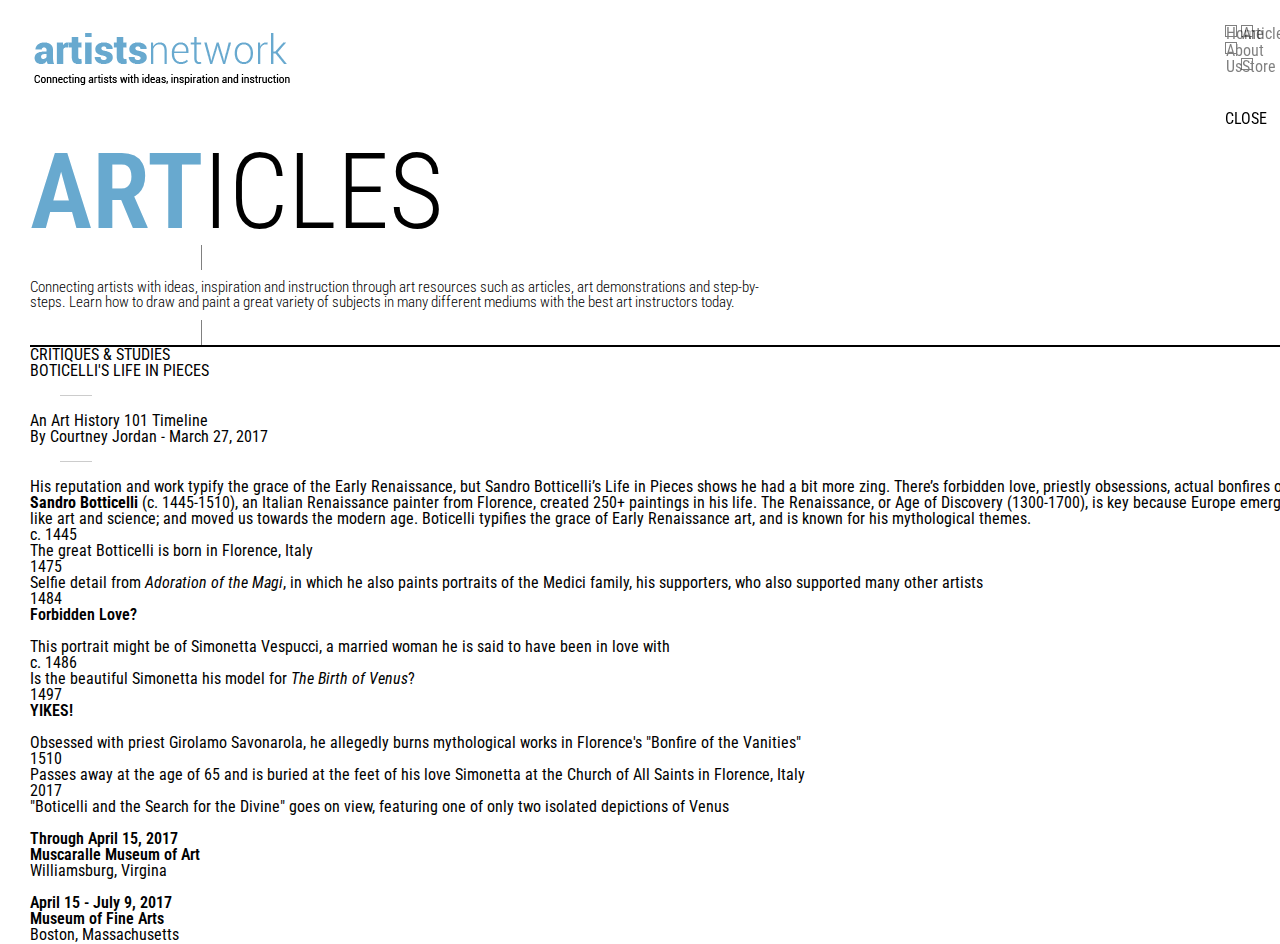
==== article-boticelli.html @ 55379a9d "Updates 12/13" ====
<html><head>
      <meta charset="UTF-8">

      <!-- CSS Files -->
      <link rel="stylesheet" href="css/reset.css">
      <link rel="stylesheet" href="css/style.css">

      <!--Fonts-->
      <link href="https://fonts.googleapis.com/css?family=Roboto+Condensed:300,300i,400,400i,700,700i" rel="stylesheet">
      <link href="https://fonts.googleapis.com/css?family=Roboto:100,100i,300,300i,400,400i,500,500i,700,700i,900,900i" rel="stylesheet">
      <link href="https://fonts.googleapis.com/css?family=Bellefair" rel="stylesheet">

      <!-- All Javascript/jQuery Files-->
      <script type="text/javascript" src="js/jquery-3.2.1.min.js"></script>
      <script type="text/javascript" src="js/art-network.js"></script>
   </head>
   <body>
      <div class="page-container" id="container">

         <!--Navgation Squares-->
         <div class="nav-button">
            <div class="square square-1">
              <div class="link-square hidden">
                <a href="#">Home</a>
              </div>
            </div>
            <div class="square square-2">
              <div class="link-square hidden">
                <a href="./articles.html">Articles</a>
              </div>
            </div>
            <div class="square square-3">
              <div class="link-square hidden">
                <a href="#">About Us</a>
              </div>
            </div>
            <div class="square square-4">
              <div class="link-square hidden">
                <a href="#">Store</a>
              </div>
            </div>
            <div class="nav-text">
               Navigate
            </div>
            <div class="close hidden">
              CLOSE
            </div>
         </div>

				 <!--ArtistNetwork Logo-->
         <div class="logo">
            <a href="index.html"><img src="images/logo.png"></a>
         </div>

				 <!--Page Header-->
         <div class="header">
            <a href="./articles.html"><span class="blue-art">ART</span>ICLES</a>
         </div>

				 <!--Vertical Line 1-->
         <div class="outer">
            <div class="inner">
            </div>
         </div>

				 <!--Sub Header-->
         <div class="sub-header">
            <p>Connecting artists with ideas, inspiration and instruction through art resources such as articles, art demonstrations and step-by-steps. Learn how to draw and paint a great variety of subjects in many different mediums with the best art instructors today.</p>
         </div>

				 <!--Vertical Line 2-->
         <div class="outer">
            <div class="inner">
            </div>
         </div>

				 <!--Article Sort Navigation-->
         <div class="article-sort controls">
         </div>

         <!--Articles Start-->
         <div class="article-header">
            <div class="article-hero-image" id="article-hero">
              <div class="article-category">CRITIQUES &amp; STUDIES</div>
              <div class="article-title">BOTICELLI'S LIFE IN PIECES</div>
              <hr class="article-divider">
              <div class="article-subtitle">An Art History 101 Timeline</div>
              <div class="article-author-date">By Courtney Jordan - March 27, 2017</div>
              <hr class="article-divider">
              <div class="article-blurb">
                His reputation and work typify the grace of the Early Renaissance, but Sandro Botticelli’s Life in Pieces shows he had a bit more zing. There’s forbidden love, priestly obsessions, actual bonfires of the vanities and, of course, selfies.
              </div>
              <div class="arrow bounce"></div>
            </div>
         </div>
         <div class="timeline-gap">
         </div>
         <div class="timeline-blurb-container">
           <div class="timeline-blurb">
           <strong>Sandro Botticelli</strong> (c. 1445-1510), an Italian Renaissance painter from Florence, created 250+ paintings in his life. The Renaissance, or Age of Discovery (1300-1700), is key because Europe emerged from the Middle Ages; made fast growth in fields like art and science; and moved us towards the modern age. Boticelli typifies the grace of Early Renaissance art, and is known for his mythological themes.
           </div>
         </div>
         <div class="timeline-gap">
         </div>
         <div class="timeline-wrapper">
         <div class="timeline">
          <div class="time-line-container left" id="florence">
            <div class="timeline-content">
              <div class="timeline-header">c. 1445</div>
              <p class="timeline-text">The great Botticelli is born in Florence, Italy</p>
            </div>
          </div>
          <div class="time-line-container right" id="selfie">
            <div class="timeline-content right-content-fix">
              <div class="timeline-header">1475</div>
              <p class="timeline-text">Selfie detail from <em>Adoration of the Magi</em>, in which he also paints portraits of the Medici family, his supporters, who also supported many other artists</p>
            </div>
          </div>
          <div class="time-line-container left" id="simonetta">
            <div class="timeline-content">
              <div class="timeline-header">1484</div>
              <p class="timeline-text"><span style="font-weight:600;">Forbidden Love?</span><br><br>This portrait might be of Simonetta Vespucci, a married woman he is said to have been in love with</p>
            </div>
          </div>
          <div class="time-line-container right" id="venus-simonetta">
            <div class="timeline-content right-content-fix">
              <div class="timeline-header">c. 1486</div>
              <p class="timeline-text">Is the beautiful Simonetta his model for <em>The Birth of Venus</em>?</p>
            </div>
          </div>
          <div class="time-line-container left" id="bonfire">
            <div class="timeline-content">
              <div class="timeline-header">1497</div>
              <p class="timeline-text"><span style="font-weight:600;">YIKES!</span><br><br>Obsessed with priest Girolamo Savonarola, he allegedly burns mythological works in Florence's "Bonfire of the Vanities"</p>
            </div>
          </div>
          <div class="time-line-container right" id="grave">
            <div class="timeline-content right-content-fix">
              <div class="timeline-header">1510</div>
              <p class="timeline-text">Passes away at the age of 65 and is buried at the feet of his love Simonetta at the Church of All Saints in Florence, Italy</p>
            </div>
          </div>
          <div class="time-line-container left" id="boticelli_museum">
            <div class="timeline-content">
              <div class="timeline-header">2017</div>
              <p class="timeline-text">"Boticelli and the Search for the Divine" goes on view, featuring one of only two isolated depictions of Venus<br><br><span style="font-weight:600;">Through April 15, 2017<br>Muscaralle Museum of Art</span><br>Williamsburg, Virgina<br><br><span style="font-weight:600;">April 15 - July 9, 2017<br>Museum of Fine Arts</span><br>Boston, Massachusetts</p>
            </div>
          </div>
        </div>
      </div>



</body></html>
---- css/style.css ----
/* You may set the width and height of container/section elements in percentages.
DO NOT USE PERCENTAGES IN TEXTS AND IMAGES : No responsiveness  */

html, body {
	background: white;
	height:100%;
	font-family: 'Roboto Condensed';
	margin:15px;
}

a{
	text-decoration:none;
	color:black;
}

#container {
	width: 1600px;
}

.section {
	width: 100%;
	height: 700px;
}

/**Navigation**/

.nav-button{
	position:fixed;
	right:25px;
	top:25px;
	width:30px;
	cursor:pointer;
	z-index:999;
}

.nav-text {
	color: #68a9cf;
	margin-left: -12px;
	margin-top: 20px;
	opacity:0;
	-webkit-transition-duration:.5s;
	-webkit-transition-timing-function: ease-in-out;
}

.nav-button:hover > .nav-text {
	margin-top:10px;
	opacity:1;
}

.square{
	width:10px;
	height:10px;
	opacity:.5;
	display: inline-block;
	border:1px solid black;
	background-color:#fff;
	position:relative;
	-webkit-transform: perspective(1px) translateZ(0);
	transform: perspective(1px) translateZ(0);
	box-shadow: 0 0 1px transparent;
	-webkit-transition-duration: .5s;
	transition-duration: .5s;
	-webkit-transition-property: transform;
	transition-property: transform;
	-webkit-transition-timing-function: ease-in-out;
}

.nav-button:hover > .square {
	opacity:1;
}

.square-1{
}

.nav-button:hover > .square-1{
	transform: translateX(8px) translateY(-5px) rotate(45deg);
	background:#68a9cf;
	border-color:#68a9cf;
}

.square-2{
}

.nav-button:hover > .square-2{
	transform: translateY(8px) translateX(5px) rotate(45deg);
	background:#68a9cf;
	border-color:#68a9cf;
}

.square-3{
}

.nav-button:hover > .square-3{
	transform: translateY(-8px) translateX(-5px) rotate(45deg);
	background:#68a9cf;
	border-color:#68a9cf;
}

.square-4{
}

.nav-button:hover > .square-4{
	transform: translateY(5px) translateX(-8px) rotate(45deg);
	background:#68a9cf;
	border-color:#68a9cf;
}

/*END NAV*/

/*LOGO*/

.logo {
padding-bottom:20px;
}

/*PAGE HEADER*/

.header {
	font-size:105px;
	color:black;
	font-weight:300;
	margin-top:30px;
	/* margin-bottom:10px; */
}

.blue-art {
	color: #68a9cf;
	font-weight:600;
}

.sub-header{
	font-size: 15px;
	font-weight:300;
	width:750px;
	margin-top: 10px;
	margin-bottom: 10px;
}

.outer {
	width: 1px;
	height: 25px;
	left: 171px;
	position: relative;
	overflow: hidden;
}
.inner {
	position: absolute;
	width: 100%;
	height: 25px;
	background: grey;
}

/*ARTICLE FILTER CSS*/
.article-filter{
	padding: 20px 0px 5px 20px;
	font-weight: 1000;
}

.filter-setting{
	padding: 20px 0px 5px 0px;
	font-weight: 1000;
	position: absolute;
	margin-left: 1355px;
}

.article-sort{
	border-top: 1px solid;
  border-bottom: 1px solid;
	width:100%;
}

.article-sort ul {
	list-style:none;
	padding:20px 0px;
	font-size:18px;
	font-weight:300;
}

.article-sort ul li{
	display:inline-block;
	border-right: 2px solid;
	padding:0px 20px;
}

/* FILTER END */

/* Underline From Left */
.hvr-underline-from-left {
  display: inline-block;
  vertical-align: middle;
  -webkit-transform: perspective(1px) translateZ(0);
  transform: perspective(1px) translateZ(0);
  position: relative;
	cursor:pointer;
}
.hvr-underline-from-left:before {
  content: "";
  position: absolute;
  z-index: -1;
  left: 0;
  right: 100%;
  bottom: -8px;
  background: #68a9cf;
  height: 2px;
  -webkit-transition-property: right;
  transition-property: right;
  -webkit-transition-duration: 0.3s;
  transition-duration: 0.3s;
  -webkit-transition-timing-function: ease-out;
  transition-timing-function: ease-out;
}
.hvr-underline-from-left:hover:before, .hvr-underline-from-left:focus:before, .hvr-underline-from-left:active:before {
  right: 0;
}

.mixitup-control-active:before{
	content: "";
	position: absolute;
	z-index: -1;
	left: 0;
	right: 0;
	bottom: -8px;
	background: #68a9cf;
	height: 2px;
	-webkit-transition-property: right;
	transition-property: right;
	-webkit-transition-duration: 0.3s;
	transition-duration: 0.3s;
	-webkit-transition-timing-function: ease-out;
	transition-timing-function: ease-out;
}

/*END Underline From Left*/



/*Articles*/

.article{
	margin:30px 30px 0px 0px;
	overflow:hidden;
	display:inline-block;
}

.text{
	bottom:-109px;
	position:absolute;
	z-index:2;
	-webkit-transition-duration: 1s;
	transition-duration: 1s;
}

.article:hover > .text {
		bottom:0px;
		position:absolute;
		z-index:2;
}

.category{
	color: #68a9cf;
	font-size: 17px;
	margin: -35px 30px;
	position: absolute;
	font-weight: 800;
}

.category:after{
	content: "";
position: absolute;
background-image: url(../images/category-background.png);
background-repeat: no-repeat;
background-size: 60px;
width: 100px;
height: 100px;
left: 40px;
top: -25px;
}

#art-colors:after{
	left: 21px;
}

#art-demos:after{
	left:59px;
}

#draw-materials-cat:after{
	left:55px;
}

#artists-interview:after{
	    left: 76px;
}

#category-career:after{
	    left: 71px;
}

.arrow-box{
	background-color:#d7d4af;
	width:100px;
	height:100px;
	transform:rotate(45deg);
	position:absolute;
	left: -120px;
	bottom: 172px;
	z-index:2;
	-webkit-transition-duration: 1s;
}

.article:hover > .arrow-box{
	left: -107px;
}
.title{
	font-family:'Roboto';
	font-weight:900;
	font-size:45px;
	color:#d7d4af;
	margin: 20px 30px 20px;
}

.subtitle{
	font-family: 'Bellefair', serif;
	font-weight:300;
	font-size:30px;
	color:#fff;
	margin: 10px 30px;
}

.author-date{
	font-family: 'Bellefair', serif;
	color:#fff;
	font-size:15px;
	font-weight: 300;
	margin: 15px 30px 30px;
}

.article:hover > #text-mau{
	bottom:0;
}

.article-divider{
	width: 32px;margin-left: 30px;
}


.left{margin-left:0;}

.overlay {
  position: relative;
}

.overlay:after {
  position: absolute;
  content:"";
  top:0;
  left:0;
  width:100%;
  height:100%;
  opacity:0.6;
	-webkit-transition-duration: 1s;
	transition-duration: 1s;
	background-color:#000;
}

.overlay:hover:after  {
  opacity: .75;
}

#boticelli:after{
  background:rgba(0, 0, 0, 0.75);
}

#boticelli{
	background-image:url("../images/boticelli_venus.jpg");
	background-repeat: no-repeat;
  background-size: 700px 400px;
	height:400px;
	width:733px;
	background-size: cover;
	z-index: 1;
	-webkit-transition-duration: 1s;
}

#bacchus-ariadne{
	background-image:url("../images/bacchus-ariadne.jpg");
	background-repeat: no-repeat;
  background-size: 700px 400px;
	height:400px;
	width:733px;
	background-size: cover;
	z-index: 1;
	-webkit-transition-duration: 1s;
}

#bacchus-ariadne:after{
	content: "";
	background:rgba(0, 0, 0, 0.75);
}

#bacchus-ariadne:hover:after{
	content: "";
	opacity:0.75;
}

#mau{
	background-image:url("../images/mau.jpg");
	background-repeat: no-repeat;
	background-size: 400px 400px;
	height:400px;
	width:350px;
	background-size: cover;
	z-index: 1;
	-webkit-transition-duration: 1s;
}

#mau:after{
	background:rgba(0, 0, 0, 0.9);
}

#mau:hover:after{
	content: "";
	opacity:0.75;
}

#text-mau{
	bottom: -105px;
}

#grafitti{
	background-image:url("../images/grafitti.jpg");
	background-repeat: no-repeat;
	background-size: 400px 400px;
	height:400px;
	width:350px;
	background-size: cover;
	z-index: 1;
	-webkit-transition-duration: 1s;
}

#grafitti:after{
	background:rgba(0, 0, 0, 0.75);
}

#grafitti:hover:after{
	content: "";
	opacity:0.75;
}

#drawing-materials{
	background-image:url("../images/drawing-materials.jpg");
	background-repeat: no-repeat;
	background-size: 400px 400px;
	height:400px;
	width:350px;
	background-size: cover;
	z-index: 1;
	-webkit-transition-duration: 1s;
}

#drawing-materials:after{
	background:rgba(0, 0, 0, 0.9);
}

#drawing-materials:hover:after{
	content: "";
	opacity:0.75;
}

#stirling{
	background-image:url("../images/nstirling.jpg");
	background-repeat: no-repeat;
	background-size: 350px 400px;
	height:400px;
	width:350px;
	background-size: cover;
	z-index: 1;
	-webkit-transition-duration: 1s;
}

#stirling:after{
	background:rgba(0, 0, 0, 0.9);
}

#stirling:hover:after{
	content: "";
	opacity:0.75;
}

#painting:after{
  background:rgba(0, 0, 0, 0.9);
}

#painting{
	background-image:url("../images/paint.jpg");
	background-repeat: no-repeat;
  background-size: 700px 400px;
	height:400px;
	width:733px;
	background-size: cover;
	z-index: 1;
	-webkit-transition-duration: 1s;
}

#painting:hover:after{
	content: "";
	opacity:0.75;
}

#relationships:after{
  background:rgba(0, 0, 0, 0.9);
}

#relationships{
	background-image:url("../images/relationships.jpg");
	background-repeat: no-repeat;
  background-size: 700px 400px;
	height:400px;
	width:733px;
	background-size: cover;
	z-index: 1;
	-webkit-transition-duration: 1s;
}

#relationships:hover:after{
	content: "";
	opacity:0.75;
}
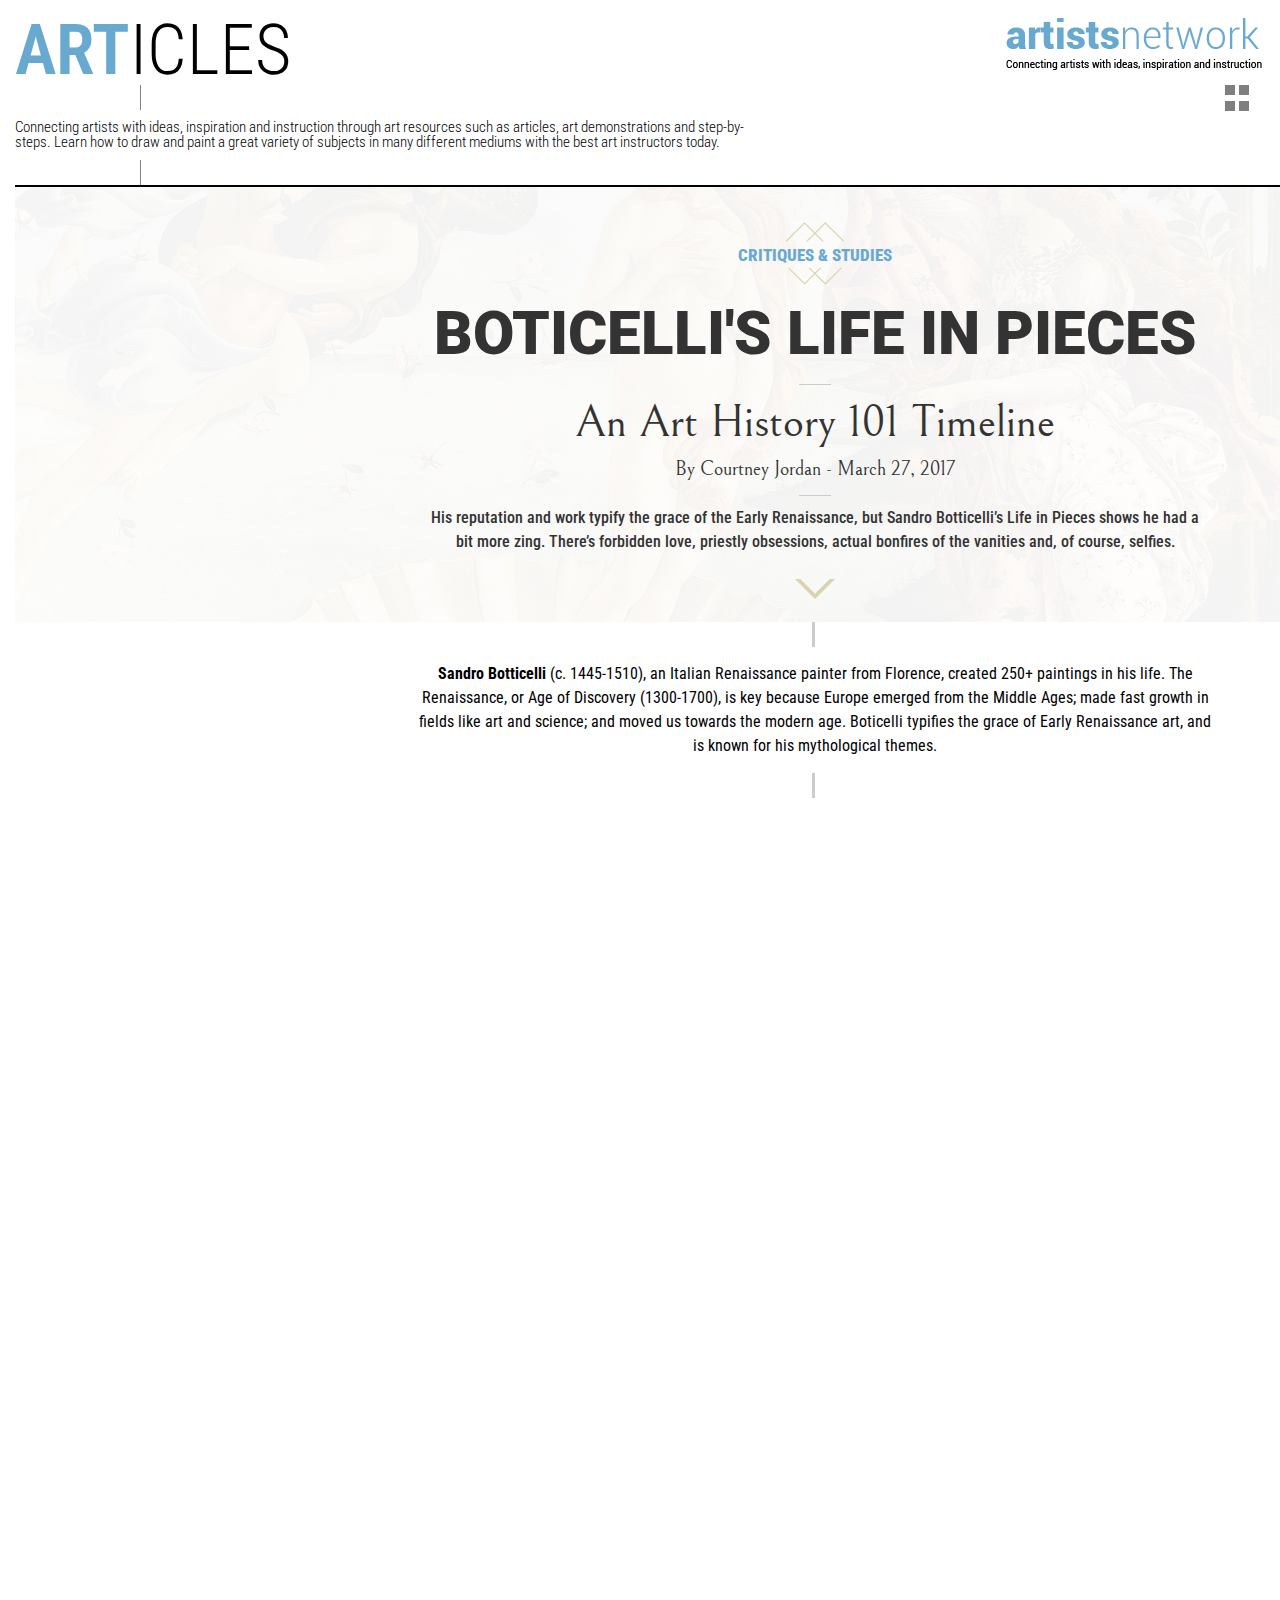
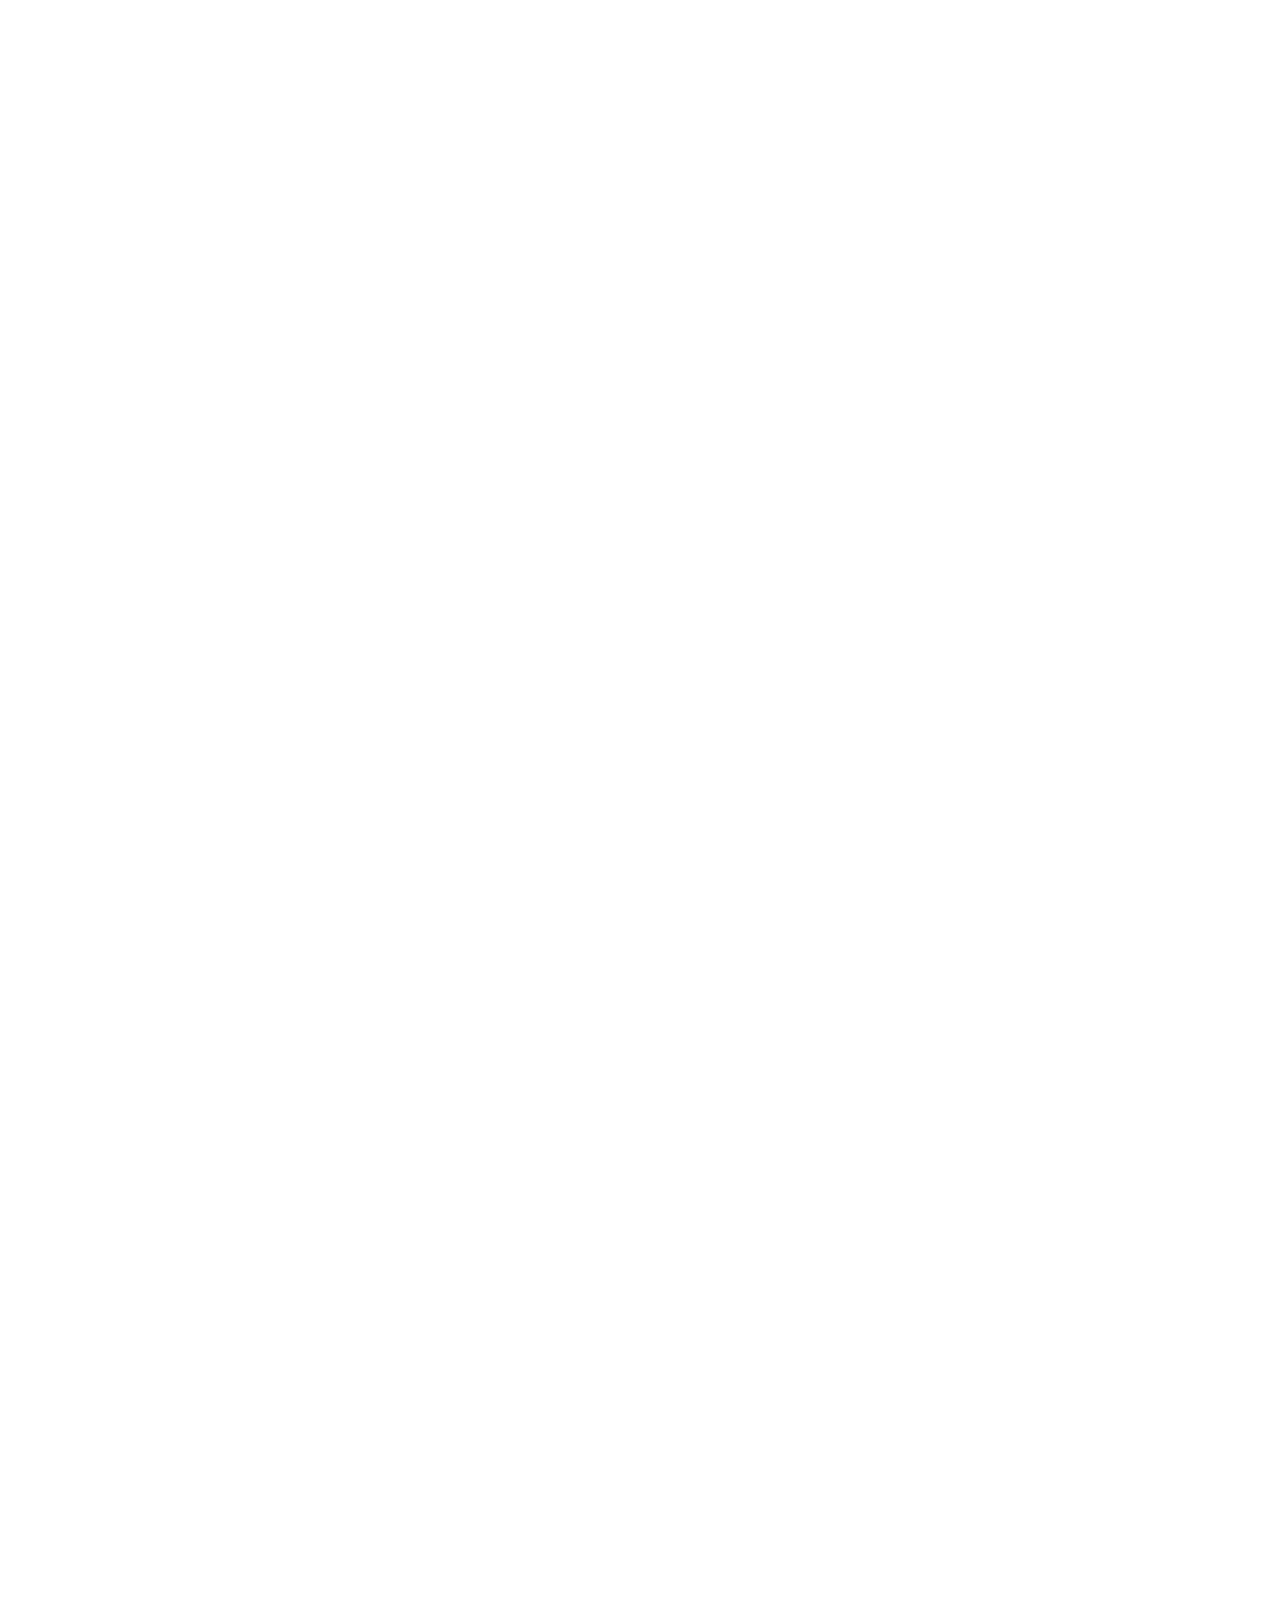
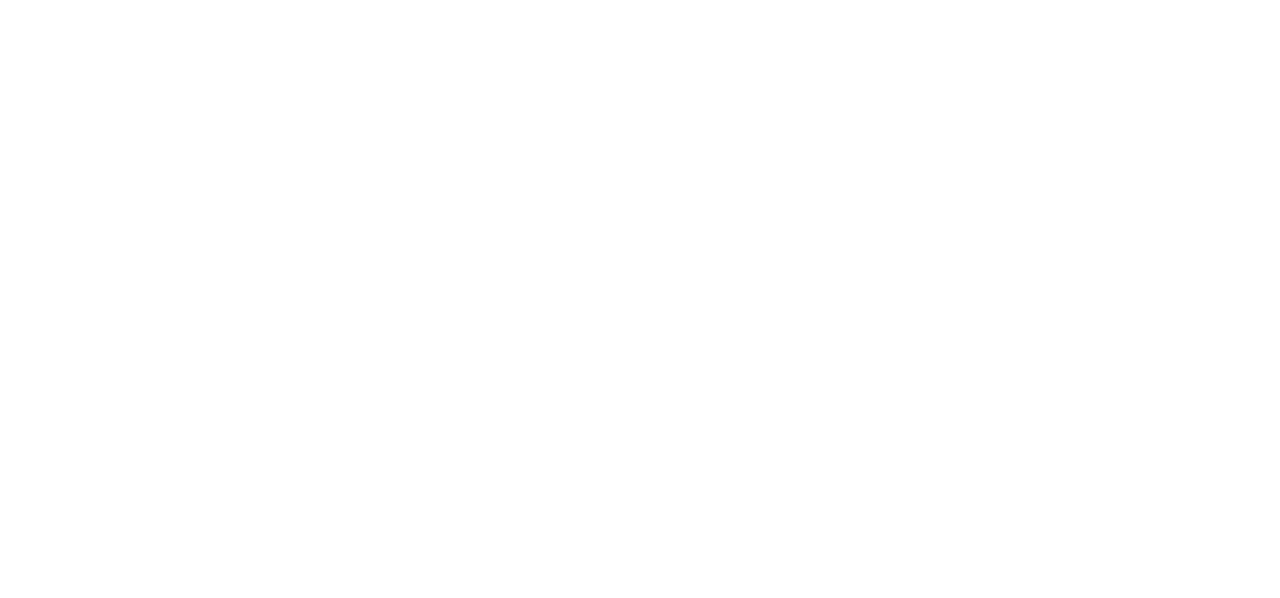
==== commit f09f4ce4: "Updates 12-19-17" ====
--- a/article-boticelli.html
+++ b/article-boticelli.html
@@ -1,6 +1,6 @@
 <html><head>
       <meta charset="UTF-8">
-
+      <title>AN | Articles | Boticelli</title>
       <!-- CSS Files -->
       <link rel="stylesheet" href="css/reset.css">
       <link rel="stylesheet" href="css/style.css">
@@ -18,32 +18,32 @@
       <div class="page-container" id="container">
 
          <!--Navgation Squares-->
+         <div class="close hidden">
+           CLOSE
+         </div>
          <div class="nav-button">
             <div class="square square-1">
-              <div class="link-square hidden">
+              <div class="link-square link-square-1  hidden">
                 <a href="#">Home</a>
               </div>
             </div>
             <div class="square square-2">
-              <div class="link-square hidden">
+              <div class="link-square link-square-2 hidden">
                 <a href="./articles.html">Articles</a>
               </div>
             </div>
             <div class="square square-3">
-              <div class="link-square hidden">
+              <div class="link-square link-square-3 hidden">
                 <a href="#">About Us</a>
               </div>
             </div>
             <div class="square square-4">
-              <div class="link-square hidden">
+              <div class="link-square link-square-4 hidden">
                 <a href="#">Store</a>
               </div>
             </div>
             <div class="nav-text">
                Navigate
-            </div>
-            <div class="close hidden">
-              CLOSE
             </div>
          </div>
 
@@ -104,43 +104,43 @@
          </div>
          <div class="timeline-wrapper">
          <div class="timeline">
-          <div class="time-line-container left" id="florence">
+          <div class="time-line-container left hidden" id="florence">
             <div class="timeline-content">
               <div class="timeline-header">c. 1445</div>
               <p class="timeline-text">The great Botticelli is born in Florence, Italy</p>
             </div>
           </div>
-          <div class="time-line-container right" id="selfie">
+          <div class="time-line-container right hidden" id="selfie">
             <div class="timeline-content right-content-fix">
               <div class="timeline-header">1475</div>
               <p class="timeline-text">Selfie detail from <em>Adoration of the Magi</em>, in which he also paints portraits of the Medici family, his supporters, who also supported many other artists</p>
             </div>
           </div>
-          <div class="time-line-container left" id="simonetta">
+          <div class="time-line-container left hidden" id="simonetta">
             <div class="timeline-content">
               <div class="timeline-header">1484</div>
               <p class="timeline-text"><span style="font-weight:600;">Forbidden Love?</span><br><br>This portrait might be of Simonetta Vespucci, a married woman he is said to have been in love with</p>
             </div>
           </div>
-          <div class="time-line-container right" id="venus-simonetta">
+          <div class="time-line-container right hidden" id="venus-simonetta">
             <div class="timeline-content right-content-fix">
               <div class="timeline-header">c. 1486</div>
               <p class="timeline-text">Is the beautiful Simonetta his model for <em>The Birth of Venus</em>?</p>
             </div>
           </div>
-          <div class="time-line-container left" id="bonfire">
+          <div class="time-line-container left hidden" id="bonfire">
             <div class="timeline-content">
               <div class="timeline-header">1497</div>
               <p class="timeline-text"><span style="font-weight:600;">YIKES!</span><br><br>Obsessed with priest Girolamo Savonarola, he allegedly burns mythological works in Florence's "Bonfire of the Vanities"</p>
             </div>
           </div>
-          <div class="time-line-container right" id="grave">
+          <div class="time-line-container right hidden" id="grave">
             <div class="timeline-content right-content-fix">
               <div class="timeline-header">1510</div>
               <p class="timeline-text">Passes away at the age of 65 and is buried at the feet of his love Simonetta at the Church of All Saints in Florence, Italy</p>
             </div>
           </div>
-          <div class="time-line-container left" id="boticelli_museum">
+          <div class="time-line-container left hidden" id="boticelli_museum">
             <div class="timeline-content">
               <div class="timeline-header">2017</div>
               <p class="timeline-text">"Boticelli and the Search for the Divine" goes on view, featuring one of only two isolated depictions of Venus<br><br><span style="font-weight:600;">Through April 15, 2017<br>Muscaralle Museum of Art</span><br>Williamsburg, Virgina<br><br><span style="font-weight:600;">April 15 - July 9, 2017<br>Museum of Fine Arts</span><br>Boston, Massachusetts</p>
--- a/css/style.css
+++ b/css/style.css
@@ -6,7 +6,11 @@
 	background: white;
 	height:100%;
 	font-family: 'Roboto Condensed';
-	margin:15px;
+	margin:0;
+}
+
+.body-nav-clicked{
+	margin:0;
 }
 
 a{
@@ -14,8 +18,15 @@
 	color:black;
 }
 
-#container {
+.page-container {
 	width: 1600px;
+	margin:0px 15px;
+	margin-top:-15px;
+}
+
+.container-nav-active{
+	margin:0px;
+	margin-top:-30px;
 }
 
 .section {
@@ -26,12 +37,35 @@
 /**Navigation**/
 
 .nav-button{
-	position:fixed;
+	position:absolute;
 	right:25px;
-	top:25px;
+	top: 82px;
 	width:30px;
 	cursor:pointer;
 	z-index:999;
+	-webkit-transition-duration:.1s;
+	-webkit-transition-timing-function: ease-in-out;
+}
+
+.nav-button-scrolled{
+	position:fixed;
+	top:15px;
+}
+
+.nav-button-active{
+	right:0px;
+	top: 0px;
+	width:0px;
+	z-index:999;
+	position:fixed;
+	width:100%;
+	height:120%;
+	margin:0;
+	background:rgba(0,0,0,.95);
+	z-index:999;
+	-webkit-transition-duration:1s;
+	-webkit-transition-timing-function: ease-in-out;
+	margin-top:-15px;
 }
 
 .nav-text {
@@ -48,13 +82,40 @@
 	opacity:1;
 }
 
+.close{
+	position: absolute;
+top: 30;
+z-index: 999999;
+color: white;
+right: 30;
+font-size: 25px;
+cursor:pointer;
+}
+
+.hidden{
+	display:none;
+}
+
+.link-square{
+	color:white;
+	font-size:40px;
+	transform: rotate(-45deg);
+	text-align:center;
+	margin-top:150px;
+}
+
+.link-square a{
+	color:#68a9cf;
+}
+
+
 .square{
 	width:10px;
 	height:10px;
 	opacity:.5;
 	display: inline-block;
 	border:1px solid black;
-	background-color:#fff;
+	background-color: black;
 	position:relative;
 	-webkit-transform: perspective(1px) translateZ(0);
 	transform: perspective(1px) translateZ(0);
@@ -71,6 +132,8 @@
 }
 
 .square-1{
+	-webkit-transition-duration:.5s;
+	-webkit-transition-timing-function: ease-in-out;
 }
 
 .nav-button:hover > .square-1{
@@ -79,16 +142,63 @@
 	border-color:#68a9cf;
 }
 
+.square-1-active{
+	width: 350px;
+height: 350px;
+background:none;
+border: #68a9cf 10px solid;
+transform: rotate(45deg);
+left: 575px;
+top: -100px;
+position:absolute;
+-webkit-transition-duration:1s;
+-webkit-transition-timing-function: ease-in-out;
+
+}
+
+.square-1-active:hover{
+	background-color: #68a9cf;
+}
+
+.square-1-active:hover > .link-square-1 a{
+	color:white;
+}
+
 .square-2{
+	-webkit-transition-duration:.5s;
+	-webkit-transition-timing-function: ease-in-out;
 }
 
 .nav-button:hover > .square-2{
-	transform: translateY(8px) translateX(5px) rotate(45deg);
+	transform: translateY(8px) translateX(7px) rotate(45deg);
 	background:#68a9cf;
 	border-color:#68a9cf;
 }
 
+.square-2-active{
+	width: 350px;
+	height: 350px;
+	background:none;
+	border: #68a9cf 10px solid;
+	transform: rotate(45deg);
+	left: 872px;
+	position: absolute;
+	top: 200px;
+	-webkit-transition-duration:1s;
+	-webkit-transition-timing-function: ease-in-out;
+}
+
+.square-2-active:hover{
+	background-color: #68a9cf;
+}
+
+.square-2-active:hover > .link-square-2 a{
+	color:white;
+}
+
 .square-3{
+	-webkit-transition-duration:.5s;
+	-webkit-transition-timing-function: ease-in-out;
 }
 
 .nav-button:hover > .square-3{
@@ -97,27 +207,73 @@
 	border-color:#68a9cf;
 }
 
+.square-3-active{
+	width:350px;
+	height:350px;
+	background:none;
+	border:#68a9cf 10px solid;
+	transform: rotate(45deg);
+	position: absolute;
+	left: 575px;
+	top:500px;
+	-webkit-transition-duration:1s;
+	-webkit-transition-timing-function: ease-in-out;
+}
+
+.square-3-active:hover{
+	background-color: #68a9cf;
+}
+
+.square-3-active:hover > .link-square-3 a{
+	color:white;
+}
+
 .square-4{
+	-webkit-transition-duration:.5s;
+	-webkit-transition-timing-function: ease-in-out;
 }
 
 .nav-button:hover > .square-4{
-	transform: translateY(5px) translateX(-8px) rotate(45deg);
+	transform: translateY(5px) translateX(-6px) rotate(45deg);
 	background:#68a9cf;
 	border-color:#68a9cf;
 }
 
+.square-4-active{
+	width:350px;
+	height:350px;
+	background:none;
+	border:#68a9cf 10px solid;
+	transform: rotate(45deg);
+	left: 277px;
+	position: absolute;
+	top: 200px;
+	-webkit-transition-duration:1s;
+	-webkit-transition-timing-function: ease-in-out;
+}
+
+.square-4-active:hover{
+	background-color: #68a9cf;
+}
+
+.square-4-active:hover > .link-square-4 a{
+	color:white;
+}
+
 /*END NAV*/
 
 /*LOGO*/
 
 .logo {
-padding-bottom:20px;
+	padding-bottom: 20px;
+	right: 15px;
+	position: absolute;
 }
 
 /*PAGE HEADER*/
 
 .header {
-	font-size:105px;
+	font-size:70px;
 	color:black;
 	font-weight:300;
 	margin-top:30px;
@@ -140,7 +296,7 @@
 .outer {
 	width: 1px;
 	height: 25px;
-	left: 171px;
+	left: 125px;
 	position: relative;
 	overflow: hidden;
 }
@@ -179,7 +335,7 @@
 
 .article-sort ul li{
 	display:inline-block;
-	border-right: 2px solid;
+	border-right: 1px solid;
 	padding:0px 20px;
 }
 
@@ -235,7 +391,7 @@
 
 
 
-/*Articles*/
+/*Articles Select*/
 
 .article{
 	margin:30px 30px 0px 0px;
@@ -341,7 +497,8 @@
 }
 
 .article-divider{
-	width: 32px;margin-left: 30px;
+	width: 32px;
+	margin: auto;
 }
 
 
@@ -396,7 +553,7 @@
 
 #bacchus-ariadne:after{
 	content: "";
-	background:rgba(0, 0, 0, 0.75);
+	background:rgba(0, 0, 0, 0.5);
 }
 
 #bacchus-ariadne:hover:after{
@@ -416,7 +573,7 @@
 }
 
 #mau:after{
-	background:rgba(0, 0, 0, 0.9);
+	background:rgba(0, 0, 0, 0.75);
 }
 
 #mau:hover:after{
@@ -480,7 +637,7 @@
 }
 
 #stirling:after{
-	background:rgba(0, 0, 0, 0.9);
+	background:rgba(0, 0, 0, 0.5);
 }
 
 #stirling:hover:after{
@@ -527,3 +684,487 @@
 	content: "";
 	opacity:0.75;
 }
+
+
+
+/* Article Body */
+
+.article-header{
+	z-index:2;
+	-webkit-transition-duration: 1s;
+	transition-duration: 1s;
+	margin-top: 0px;
+	text-align: center;
+	z-index:1;
+}
+
+.article-hero-image{
+	background-image:url("../images/boticelli_venus_overlay.jpg");
+	background-repeat: no-repeat;
+	background-size: 1600px 400px;
+	height: 435px;
+	width:1600px;
+	background-size: cover;
+	background-attachment: fixed;
+	background-position: center;
+	background-repeat: no-repeat;
+	background-size: cover;
+	z-index: 1;
+	padding-top: 60px;
+}
+
+.article-category{
+	color: #68a9cf;
+	font-size: 17px;
+	font-weight: 800;
+	z-index:999;
+}
+
+.article-category:after{
+	content: "";
+	position: absolute;
+	background-image: url(../images/category-background.png);
+	background-repeat: no-repeat;
+	background-size: 60px;
+	width: 100px;
+	height: 100px;
+	left: 785px;
+  top: 221px;
+}
+
+.article-title{
+	font-family:'Roboto';
+	font-weight:900;
+	font-size:60px;
+	color: #333;
+	margin: 40px 0px 20px;
+	z-index:999;
+}
+
+.article-subtitle{
+	font-family: 'Bellefair', serif;
+	font-weight:300;
+	font-size:45px;
+	color: #333;
+	margin: 15px 0px;
+	z-index:999;
+}
+
+.article-author-date{
+	font-family: 'Bellefair', serif;
+	color: #333;
+	font-size:20px;
+	font-weight: 300;
+	margin: 15px 0px 15px;
+	z-index:999;
+}
+
+.article-blurb{
+	font-family: 'Roboto Condensed';
+	color: #333;
+	font-size: 16px;
+	font-weight: 500;
+	width: 775px;
+	text-align:center;
+	margin:auto;
+	margin-top: 10px;
+	z-index:999;
+	line-height: 1.5;
+	padding-bottom:25px;
+}
+
+.arrow {
+  position: relative;
+  bottom: 0;
+  left: 50%;
+  margin-left:-20px;
+  width: 40px;
+  height: 40px;
+  background-image: url(../images/arrow-down.png);
+	background-repeat: no-repeat;
+  background-size: contain;
+}
+
+.bounce {
+  -webkit-animation: bounce 2s infinite;
+}
+
+@-webkit-keyframes bounce {
+	0%, 20%, 50%, 80%, 100% {bottom:0px;}
+	40% {bottom:10px;}
+	60% {bottom:5px;}
+}
+
+/* TIMELINE */
+
+
+.timeline-blurb-container{
+	width:1600px;
+	text-align:center;
+	display:inline-block;
+	margin:15px 0px;
+}
+
+.timeline-blurb{
+	width:800px;
+	margin: auto;
+	text-align:center;
+	line-height:1.5;
+}
+
+.timeline-header {
+	font-size: 40px;
+    color: #68a9cf;
+    padding: 10px;
+    font-family: 'Roboto Condensed';
+    border-bottom: 1px solid;
+    font-weight: 900;
+}
+
+.timeline-gap{
+	position: relative;
+  width:1600px;
+	height:25px;
+  margin: auto;
+}
+
+.timeline-gap:after{
+	content: '';
+	position: absolute;
+	width: 3px;
+	background-color: #cccccc;
+	top: 0;
+	bottom: 0;
+	left: 50%;
+	margin-left: -3px;
+}
+
+.timeline-text{
+	padding-top:20px;
+}
+
+* {
+  box-sizing: border-box;
+}
+
+.timeline-wrapper{
+	height:3000px;
+}
+
+/* The actual timeline (the vertical ruler) */
+.timeline {
+  position: relative;
+  width:1600px;W
+  margin: auto;
+	z-index:1;
+	-webkit-transition-duration:.1s;
+	-webkit-transition-timing-function: ease-in-out;
+}
+
+/* The actual timeline (the vertical ruler) */
+.timeline::after {
+  content: '';
+  position: absolute;
+  width: 3px;
+  background-color: #cccccc;
+  top: 0;
+  bottom: 0;
+  left: 50%;
+  margin-left: -3px;
+}
+
+/* Container around content */
+.time-line-container {
+  padding: 10px 40px;
+  position: relative;
+  background-color: inherit;
+  width: 50%;
+  min-height: 400px;
+	z-index:2;
+}
+
+/* The circles on the timeline */
+.time-line-container::after {
+  content: '';
+  position: absolute;
+  width: 300px;
+  height: 300px;
+  right: -154px;
+  background-color: white;
+  border: 4px solid #cccccc;
+  top: 15px;
+  border-radius: 50%;
+  z-index:2;
+}
+
+/* Place the container to the left */
+.left {
+	text-align:right;
+}
+
+/* Place the container to the right */
+.right {
+  left: 50%;
+}
+
+/* Add arrows to the left container (pointing right) */
+.left::before {
+  content: " ";
+  height: 0;
+  position: absolute;
+  top: 22px;
+  width: 0;
+  z-index: 1;
+  right: 191px;
+  top: 160px;
+  border: medium solid #f1f1f1;
+  border-width: 10px 0 10px 10px;
+  border-color: transparent transparent transparent #f1f1f1;
+}
+
+/* Add arrows to the right container (pointing left) */
+.right::before {
+  content: " ";
+  height: 0;
+  position: absolute;
+  top: 22px;
+  width: 0;
+  z-index: 1;
+  left: 175px;
+  top: 167px;
+  border: medium solid #f1f1f1;
+  border-width: 10px 10px 10px 0;
+  border-color: transparent #f1f1f1 transparent transparent;
+}
+
+/* Fix the circle for containers on the right side */
+.right::after {
+  left: -156px;
+}
+
+/* The actual content */
+.timeline-content {
+  padding: 20px 30px;
+  background-color: #f1f1f1;
+  position: relative;
+  border-radius: 6px;
+  top: 105px;
+  width: 560px;
+}
+
+.right-content-fix{
+	left:145px;
+}
+
+.is-hidden{
+	visibility: hidden;
+}
+
+/* Specific Timeline IDs */
+
+#florence:after{
+	background-image: url(../images/florence.jpg);
+	background-size:300px 300px;
+}
+
+#selfie:after{
+	background-image: url(../images/boticelli_selfie.jpg);
+	background-size:300px 300px;
+}
+
+#simonetta:after{
+	background-image: url(../images/boticelli_simonetta.jpg);
+	background-size:300px 300px;
+}
+
+#venus-simonetta:after{
+	background-image: url(../images/venus_simonetta.jpg);
+	background-size:300px 300px;
+}
+
+#bonfire:after{
+	background-image: url(../images/bonfire.jpg);
+	background-size:300px 300px;
+}
+
+#grave:after{
+	background-image: url(../images/boticelli_grave.jpg);
+	background-size:300px 300px;
+}
+
+#boticelli_museum:after{
+	background-image: url(../images/boticelli_museum.jpg);
+	background-size:300px 300px;
+}
+
+/*END TIMELINE*/
+
+
+/*HOMEPAGE*/
+
+.hero-text{
+	display: inline-block;
+	font-size: 30px;
+	font-family: 'Roboto Condensed';
+	position: absolute;
+	top: 80px;
+	margin-left: 505px;
+	-webkit-animation-duration: 1s;
+}
+
+.artist-maker-inspired{
+	color:#68a9cf;
+	font-size: 75px;
+	font-weight: 900;
+}
+
+#artist{
+
+display: inline-block;
+
+text-align: center;
+
+font-family: 'Roboto Condensed';
+
+position: absolute;
+
+margin-top: 135px;
+
+margin-left: 600px;
+
+-webkit-animation-delay: .5s;
+
+-webkit-animation-duration: 6s;
+}
+
+#maker{display: inline-block;text-align: center;font-family: 'Roboto Condensed';position: absolute;margin-top: 290px;margin-left: 730px;-webkit-animation-delay: 1.5s;-webkit-animation-duration: 5s;}
+
+#inspired{
+    display: inline-block;
+    text-align: center;
+    font-family: 'Roboto Condensed';
+    position: absolute;
+    margin-top: 455px;
+    margin-left: 835px;
+    -webkit-animation-delay: 2.5s;
+    -webkit-animation-duration: 4s;
+}
+
+.small-font{
+	color: #000;
+	font-weight: 200;
+	margin-top: -45px;
+	margin-left: 11px;
+}
+
+.second-container{
+	position: absolute;
+	margin-left: 1000px;
+	top: 65px;
+}
+
+#front-page-logo{
+	-webkit-animation-delay: 5s;
+	-webkit-animation-duration: 1s;
+	margin-bottom:15px;
+}
+
+#index-line-1{
+	left:130px;
+	height:50px;
+	-webkit-animation-delay: 5.5s;
+	-webkit-animation-duration: 1s;
+}
+
+#index-line-1 > .inner{
+	height:50px;
+}
+
+#index-line-2{
+	left:130px;
+	height:50px;
+	-webkit-animation-delay: 6.5s;
+	-webkit-animation-duration: 1s;
+}
+
+#index-line-2 > .inner{
+	height:50px;
+}
+
+#index-line-3{
+	left:130px;
+	height:50px;
+	-webkit-animation-delay: 7.5s;
+	-webkit-animation-duration: 1s;
+}
+
+#index-line-3 > .inner{
+	height:50px;
+}
+
+#index-line-4{
+	left:130px;
+	height:50px;
+	-webkit-animation-delay: 8.5s;
+	-webkit-animation-duration: 1s;
+}
+
+#index-line-4 > .inner{
+	height:50px;
+}
+
+.index-link{
+	text-align: center;
+    padding: 15px 0px;
+    width: 100px;
+    margin: auto;
+    border-bottom: 2px solid #fff;
+}
+
+.index-link:hover{
+	border-bottom:2px solid #68a9cf;
+}
+
+.about-us-link{
+	-webkit-animation-delay: 6s;
+	-webkit-animation-duration: 1s;
+}
+
+.articles-link{
+	-webkit-animation-delay: 7s;
+	-webkit-animation-duration: 1s;
+}
+
+.store-link{
+	-webkit-animation-delay: 8s;
+	-webkit-animation-duration: 1s;
+}
+
+.social-icons-container{
+	text-align:center;
+	margin-top:15px;
+}
+
+.social-icons{
+	margin:0px 10px;
+	color:#b2afaf;
+}
+
+.social-icons:hover{
+	color:#68a9cf;
+}
+
+#facebook-icon{
+	-webkit-animation-delay: 9s;
+	-webkit-animation-duration: .5s;
+}
+
+#twitter-icon{
+	-webkit-animation-delay: 9.25s;
+	-webkit-animation-duration: .5s;
+}
+
+#instagram-icon{
+	-webkit-animation-delay: 9.5s;
+	-webkit-animation-duration: .5s;
+}
